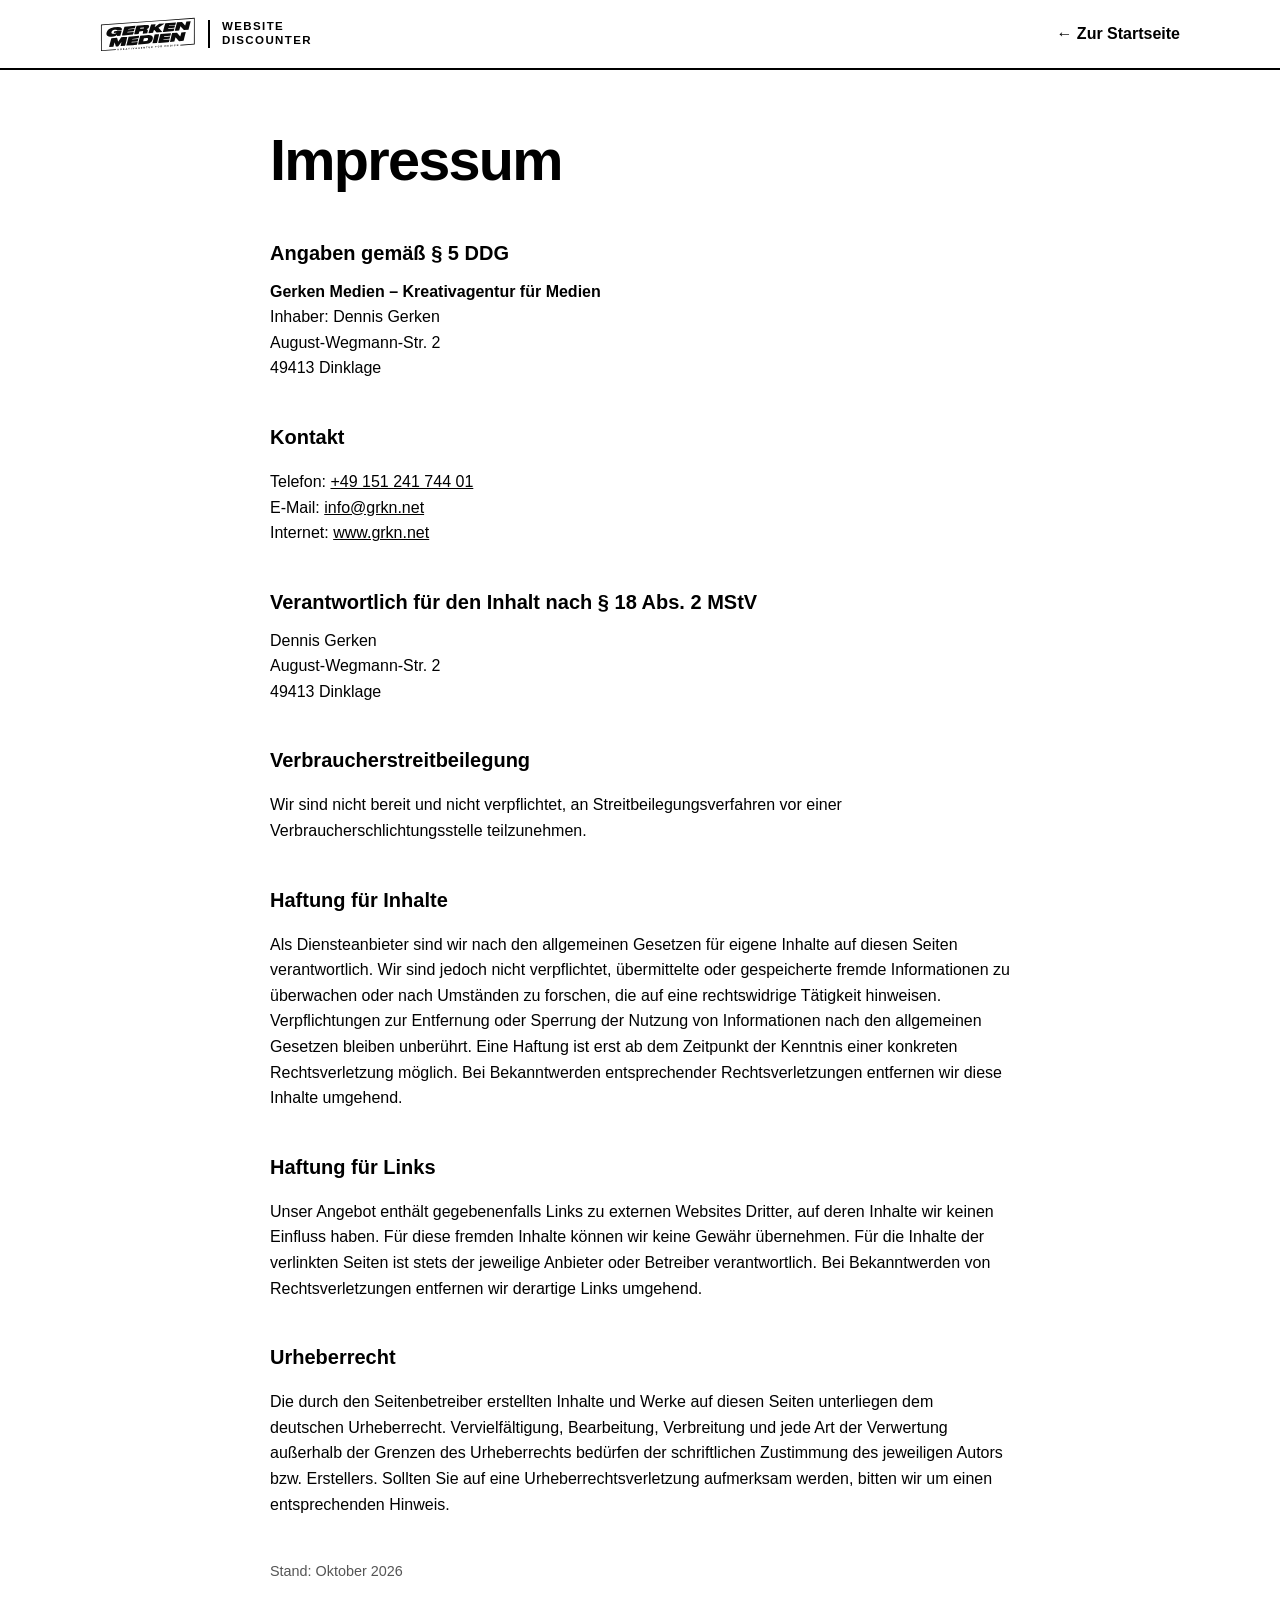
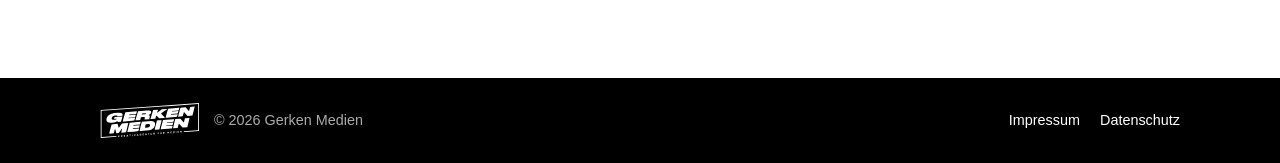
==== impressum.html @ 9b26dde8 "Website komplett neu aufgebaut: Schwarz/Weiß, alles in einer Datei Die alte Version hat CSS und JS a" ====
<!doctype html>
<html lang="de">
<head>
<meta charset="utf-8">
<meta name="viewport" content="width=device-width, initial-scale=1">
<title>Impressum – Website Discounter | Gerken Medien</title>
<meta name="robots" content="noindex, follow">
<link rel="icon" href="favicon.svg" type="image/svg+xml">
<style>
*{box-sizing:border-box}
body{margin:0;font-family:-apple-system,BlinkMacSystemFont,"Segoe UI","Helvetica Neue",Arial,sans-serif;color:#000;background:#fff;line-height:1.6}
a{color:inherit}
.wrap{max-width:780px;margin:0 auto;padding:0 20px}
header{border-bottom:2px solid #000}
header .wrap{max-width:1120px;display:flex;align-items:center;justify-content:space-between;height:68px}
.brand{display:flex;align-items:center;gap:12px;text-decoration:none}
.brand img{width:96px;display:block}
.brand span{border-left:2px solid #000;padding-left:12px;font-size:.72rem;font-weight:800;letter-spacing:.12em;line-height:1.2;text-transform:uppercase}
.back{font-weight:700;text-decoration:none}
main{padding:60px 0 80px}
h1{font-size:clamp(2rem,8vw,3.6rem);overflow-wrap:break-word;hyphens:auto;letter-spacing:-.03em;line-height:1.05;margin:0 0 .8em}
h2{font-size:1.25rem;margin:2em 0 .5em}
address{font-style:normal}
.stand{margin-top:3em;color:#555;font-size:.9rem}
footer{background:#000;color:#aaa;padding:24px 0;font-size:.9rem}
footer .wrap{max-width:1120px;display:flex;justify-content:space-between;align-items:center;flex-wrap:wrap;gap:16px}
footer img{width:100px;display:block}
footer nav a{color:#fff;text-decoration:none;margin-left:20px}
</style>
</head>
<body>

<header>
<div class="wrap">
<a class="brand" href="./"><img src="img/logo.svg" alt="Gerken Medien" width="96" height="35"><span>Website<br>Discounter</span></a>
<a class="back" href="./">← Zur Startseite</a>
</div>
</header>

<main>
<div class="wrap">
<h1>Impressum</h1>

<h2>Angaben gemäß § 5 DDG</h2>
<address>
<strong>Gerken Medien – Kreativagentur für Medien</strong><br>
Inhaber: Dennis Gerken<br>
August-Wegmann-Str. 2<br>
49413 Dinklage
</address>

<h2>Kontakt</h2>
<p>Telefon: <a href="tel:+4915124174401">+49 151 241 744 01</a><br>
E-Mail: <a href="mailto:info@grkn.net">info@grkn.net</a><br>
Internet: <a href="https://www.grkn.net">www.grkn.net</a></p>

<h2>Verantwortlich für den Inhalt nach § 18 Abs. 2 MStV</h2>
<address>Dennis Gerken<br>August-Wegmann-Str. 2<br>49413 Dinklage</address>

<h2>Verbraucherstreitbeilegung</h2>
<p>Wir sind nicht bereit und nicht verpflichtet, an Streitbeilegungsverfahren vor einer Verbraucherschlichtungsstelle teilzunehmen.</p>

<h2>Haftung für Inhalte</h2>
<p>Als Diensteanbieter sind wir nach den allgemeinen Gesetzen für eigene Inhalte auf diesen Seiten verantwortlich. Wir sind jedoch nicht verpflichtet, übermittelte oder gespeicherte fremde Informationen zu überwachen oder nach Umständen zu forschen, die auf eine rechtswidrige Tätigkeit hinweisen. Verpflichtungen zur Entfernung oder Sperrung der Nutzung von Informationen nach den allgemeinen Gesetzen bleiben unberührt. Eine Haftung ist erst ab dem Zeitpunkt der Kenntnis einer konkreten Rechtsverletzung möglich. Bei Bekanntwerden entsprechender Rechtsverletzungen entfernen wir diese Inhalte umgehend.</p>

<h2>Haftung für Links</h2>
<p>Unser Angebot enthält gegebenenfalls Links zu externen Websites Dritter, auf deren Inhalte wir keinen Einfluss haben. Für diese fremden Inhalte können wir keine Gewähr übernehmen. Für die Inhalte der verlinkten Seiten ist stets der jeweilige Anbieter oder Betreiber verantwortlich. Bei Bekanntwerden von Rechtsverletzungen entfernen wir derartige Links umgehend.</p>

<h2>Urheberrecht</h2>
<p>Die durch den Seitenbetreiber erstellten Inhalte und Werke auf diesen Seiten unterliegen dem deutschen Urheberrecht. Vervielfältigung, Bearbeitung, Verbreitung und jede Art der Verwertung außerhalb der Grenzen des Urheberrechts bedürfen der schriftlichen Zustimmung des jeweiligen Autors bzw. Erstellers. Sollten Sie auf eine Urheberrechtsverletzung aufmerksam werden, bitten wir um einen entsprechenden Hinweis.</p>

<p class="stand">Stand: Oktober 2026</p>
</div>
</main>

<footer>
<div class="wrap">
<div style="display:flex;align-items:center;gap:14px"><img src="img/logo-weiss.svg" alt="Gerken Medien" width="100" height="37"><span>© 2026 Gerken Medien</span></div>
<nav><a href="impressum.html">Impressum</a><a href="datenschutz.html">Datenschutz</a></nav>
</div>
</footer>
</body>
</html>
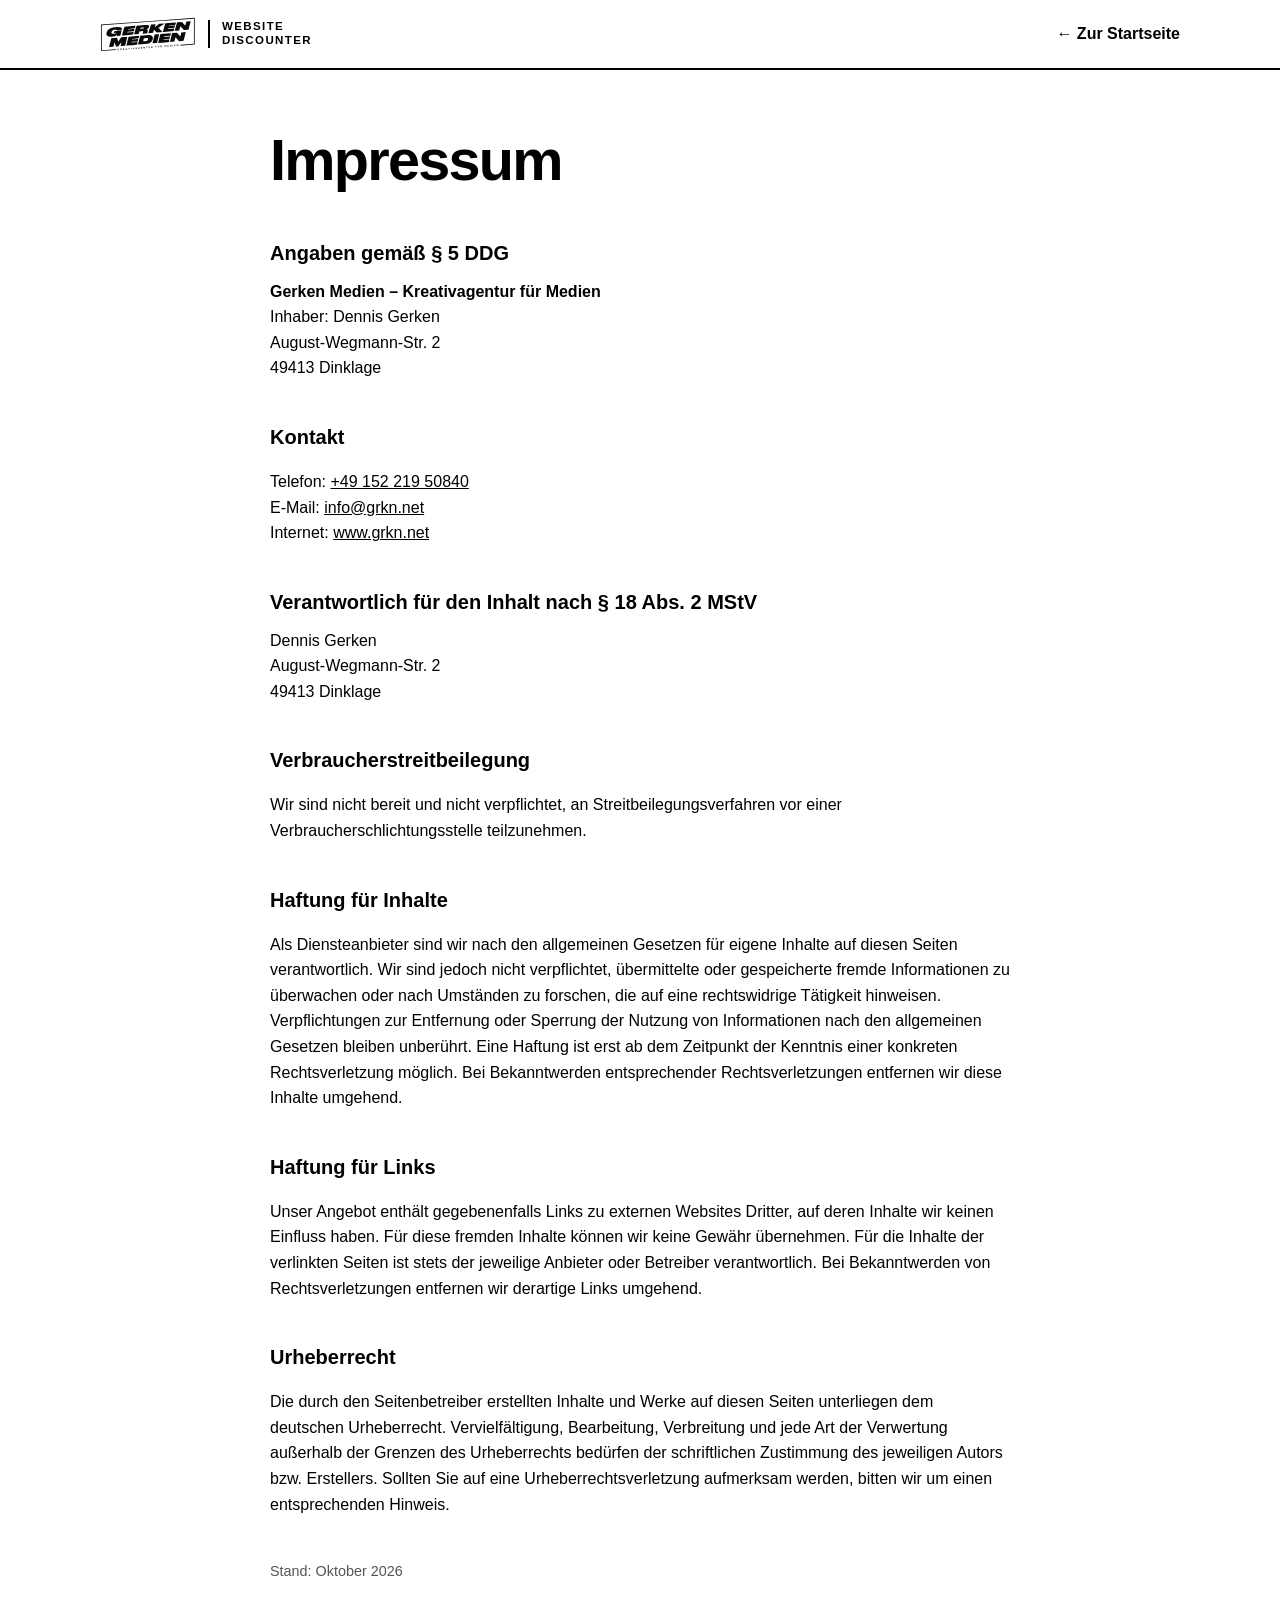
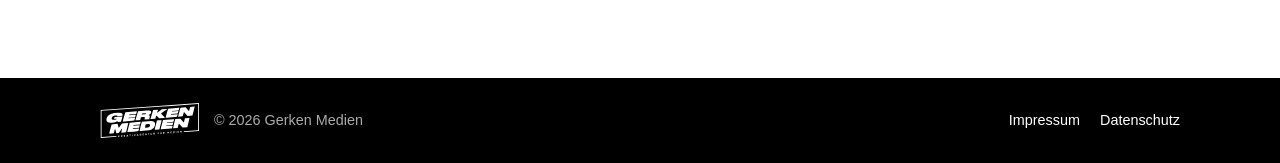
==== commit 329f238b: "Telefonnummer auf 0152 219 50840 geändert Startseite (Kontakt, Anrufen-Button, Hinweis bei Sendefehl" ====
--- a/impressum.html
+++ b/impressum.html
@@ -50,7 +50,7 @@
 </address>
 
 <h2>Kontakt</h2>
-<p>Telefon: <a href="tel:+4915124174401">+49 151 241 744 01</a><br>
+<p>Telefon: <a href="tel:+4915221950840">+49 152 219 50840</a><br>
 E-Mail: <a href="mailto:info@grkn.net">info@grkn.net</a><br>
 Internet: <a href="https://www.grkn.net">www.grkn.net</a></p>
 
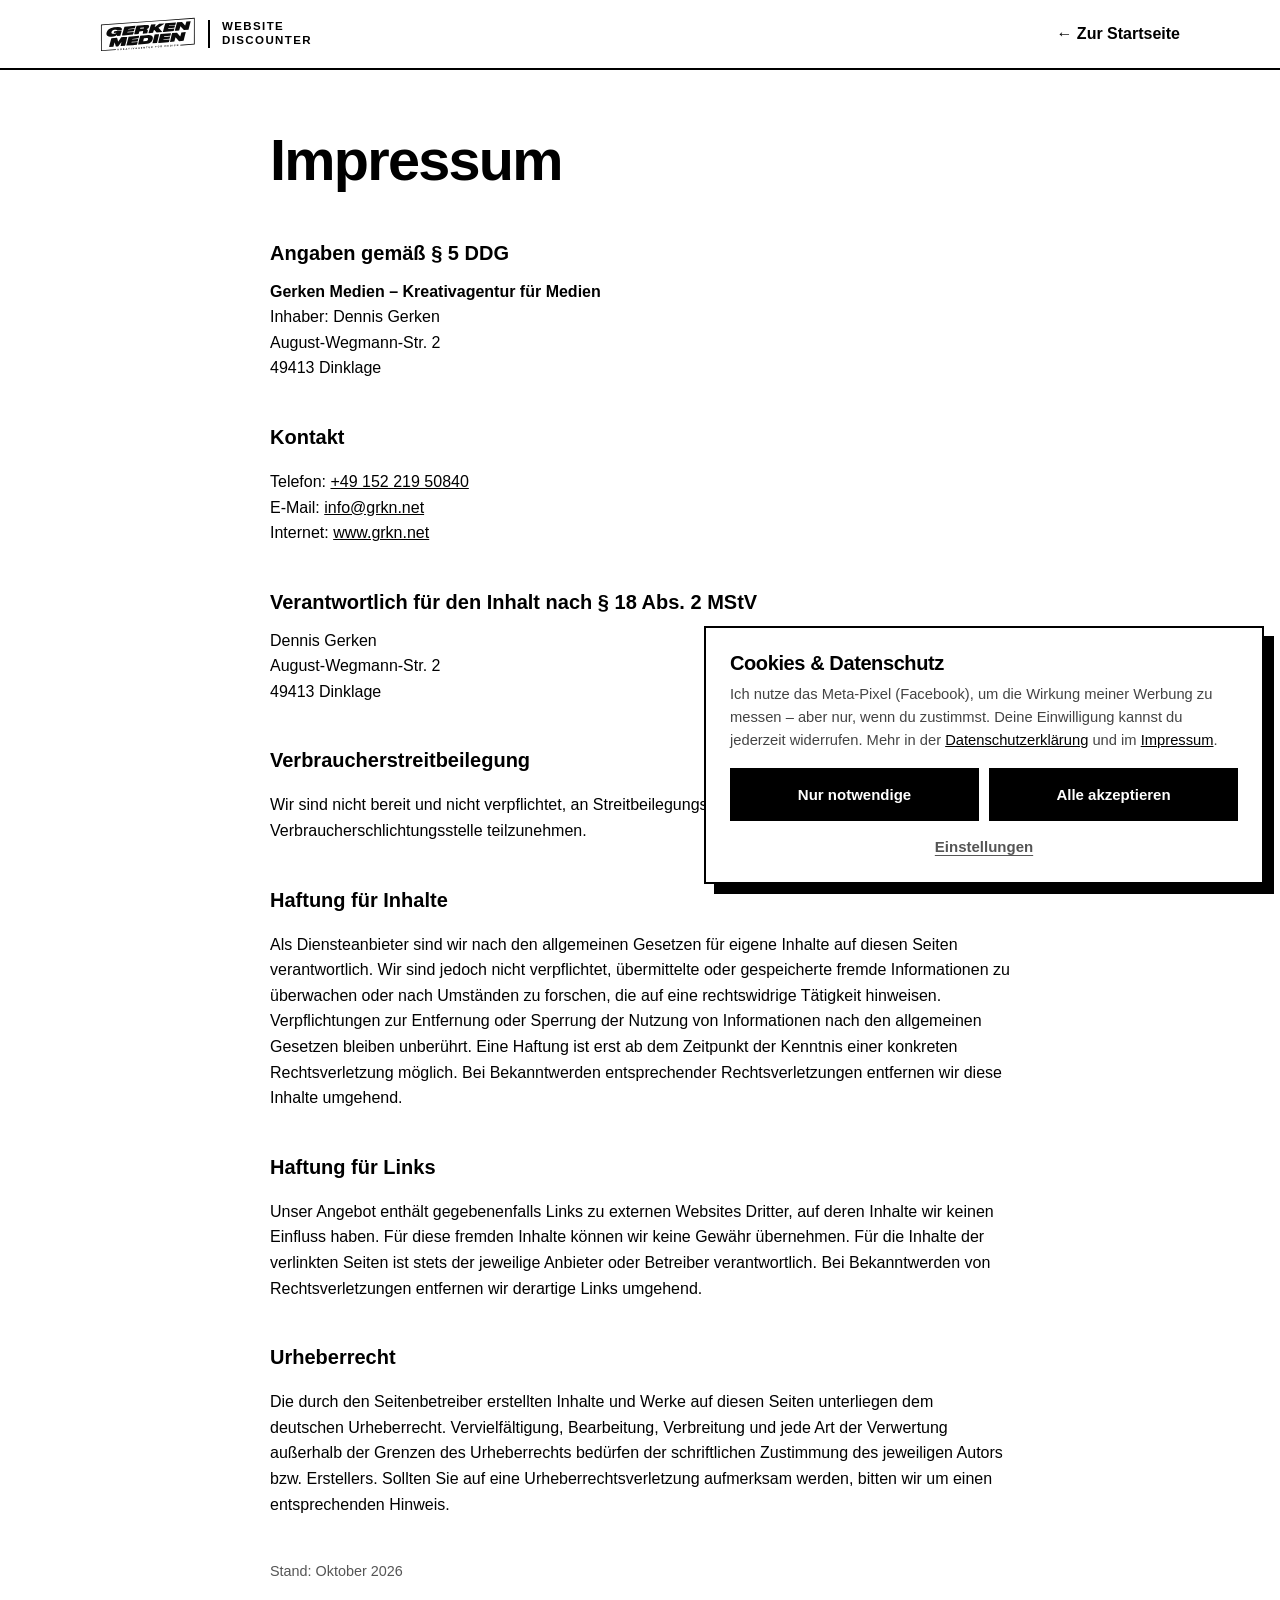
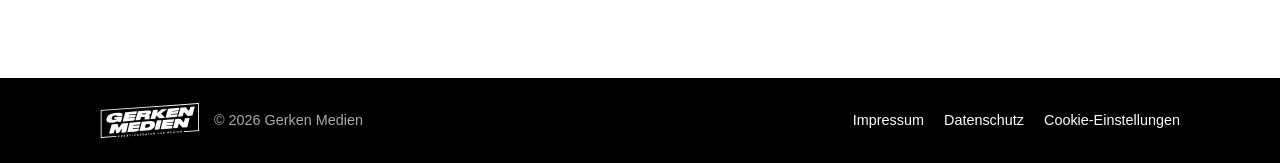
==== commit f511b1ce: "Cookie-Banner und Meta-Pixel mit Einwilligung - consent.js: Banner auf allen Seiten (Nur notwendige " ====
--- a/impressum.html
+++ b/impressum.html
@@ -76,8 +76,9 @@
 <footer>
 <div class="wrap">
 <div style="display:flex;align-items:center;gap:14px"><img src="img/logo-weiss.svg" alt="Gerken Medien" width="100" height="37"><span>© 2026 Gerken Medien</span></div>
-<nav><a href="impressum.html">Impressum</a><a href="datenschutz.html">Datenschutz</a></nav>
+<nav><a href="impressum.html">Impressum</a><a href="datenschutz.html">Datenschutz</a><a href="#" data-consent-open>Cookie-Einstellungen</a></nav>
 </div>
 </footer>
+<script src="consent.js?v=1" defer></script>
 </body>
 </html>
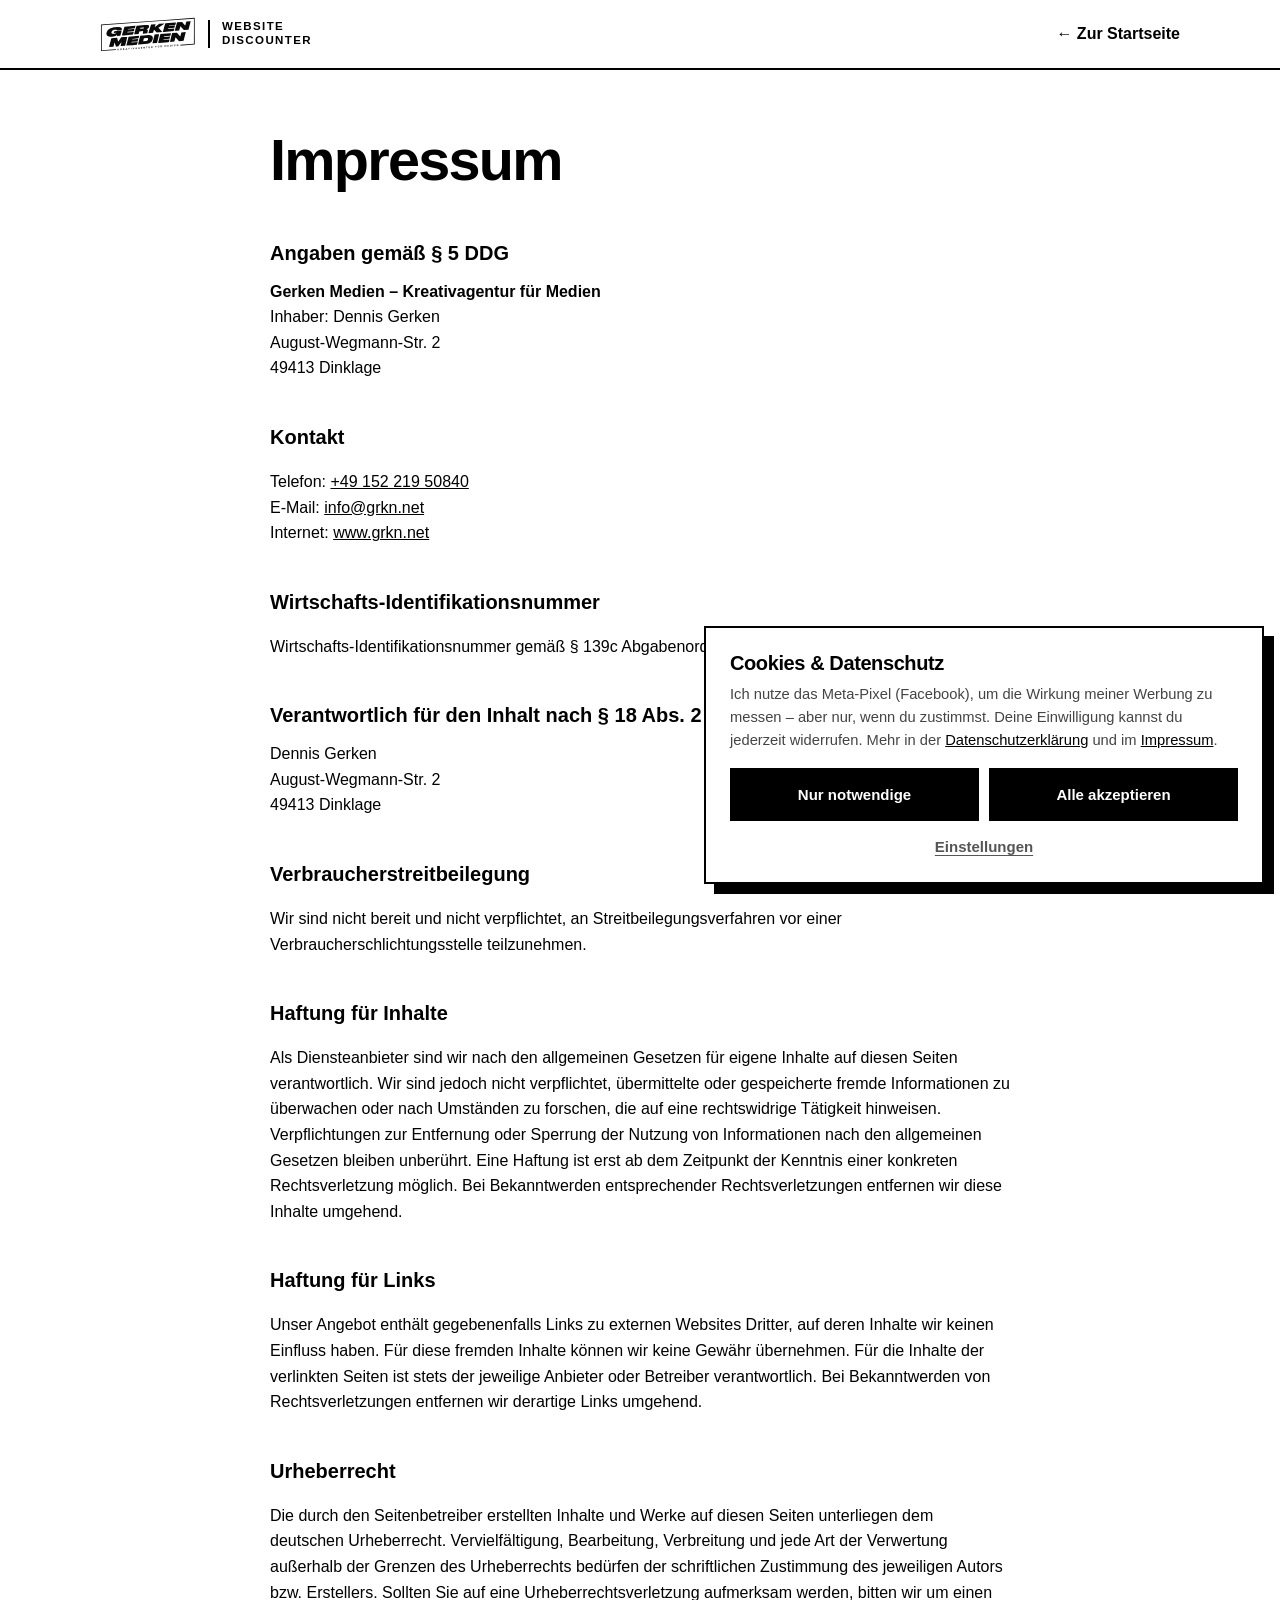
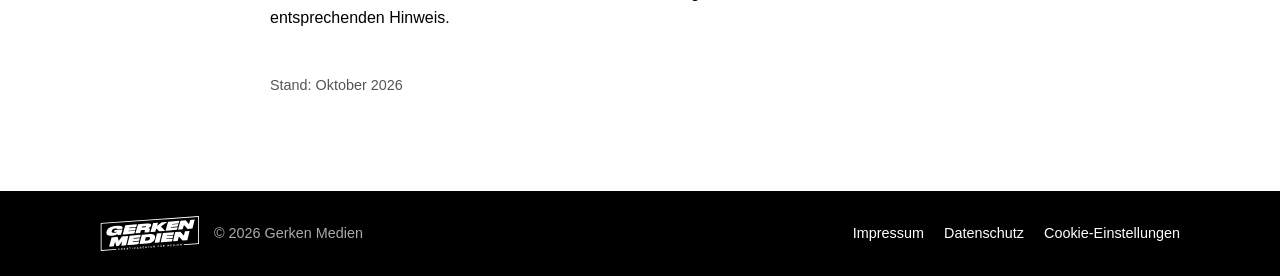
==== commit c9ceca21: "Impressum: Wirtschafts-Identifikationsnummer ergänzt Co-Authored-By: Claude Opus 5.5 <noreply@anthro" ====
--- a/impressum.html
+++ b/impressum.html
@@ -54,6 +54,9 @@
 E-Mail: <a href="mailto:info@grkn.net">info@grkn.net</a><br>
 Internet: <a href="https://www.grkn.net">www.grkn.net</a></p>
 
+<h2>Wirtschafts-Identifikationsnummer</h2>
+<p>Wirtschafts-Identifikationsnummer gemäß § 139c Abgabenordnung: DE430947120-00001</p>
+
 <h2>Verantwortlich für den Inhalt nach § 18 Abs. 2 MStV</h2>
 <address>Dennis Gerken<br>August-Wegmann-Str. 2<br>49413 Dinklage</address>
 
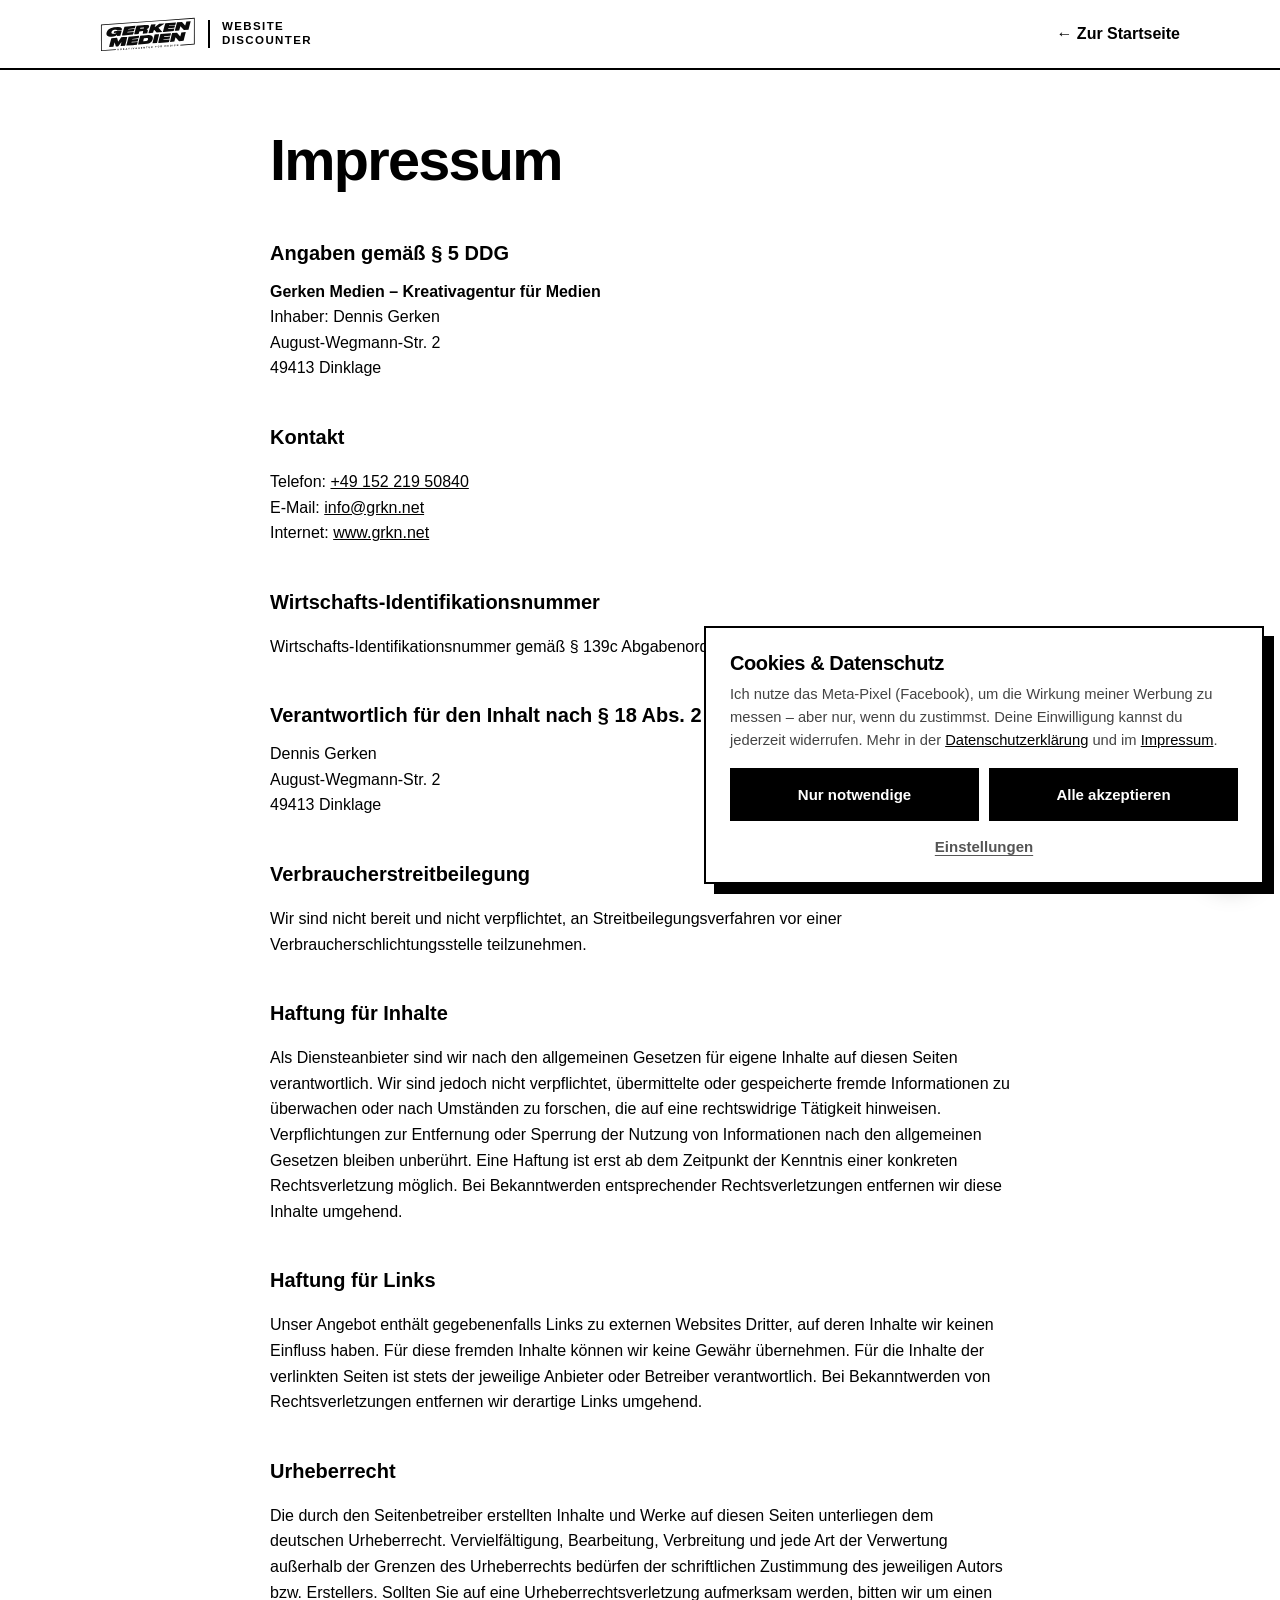
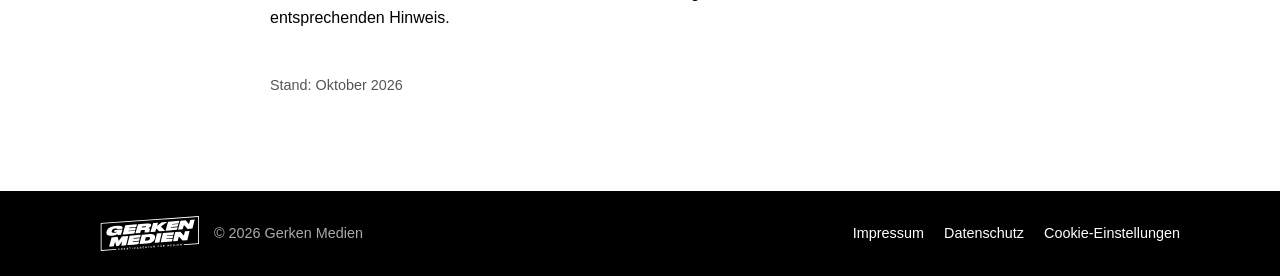
==== commit 388ce03f: "Schwebender WhatsApp-Button auf allen Seiten - whatsapp.js: runder Button unten rechts (schwarz/weiß" ====
--- a/impressum.html
+++ b/impressum.html
@@ -83,5 +83,6 @@
 </div>
 </footer>
 <script src="consent.js?v=1" defer></script>
+<script src="whatsapp.js?v=1" defer></script>
 </body>
 </html>
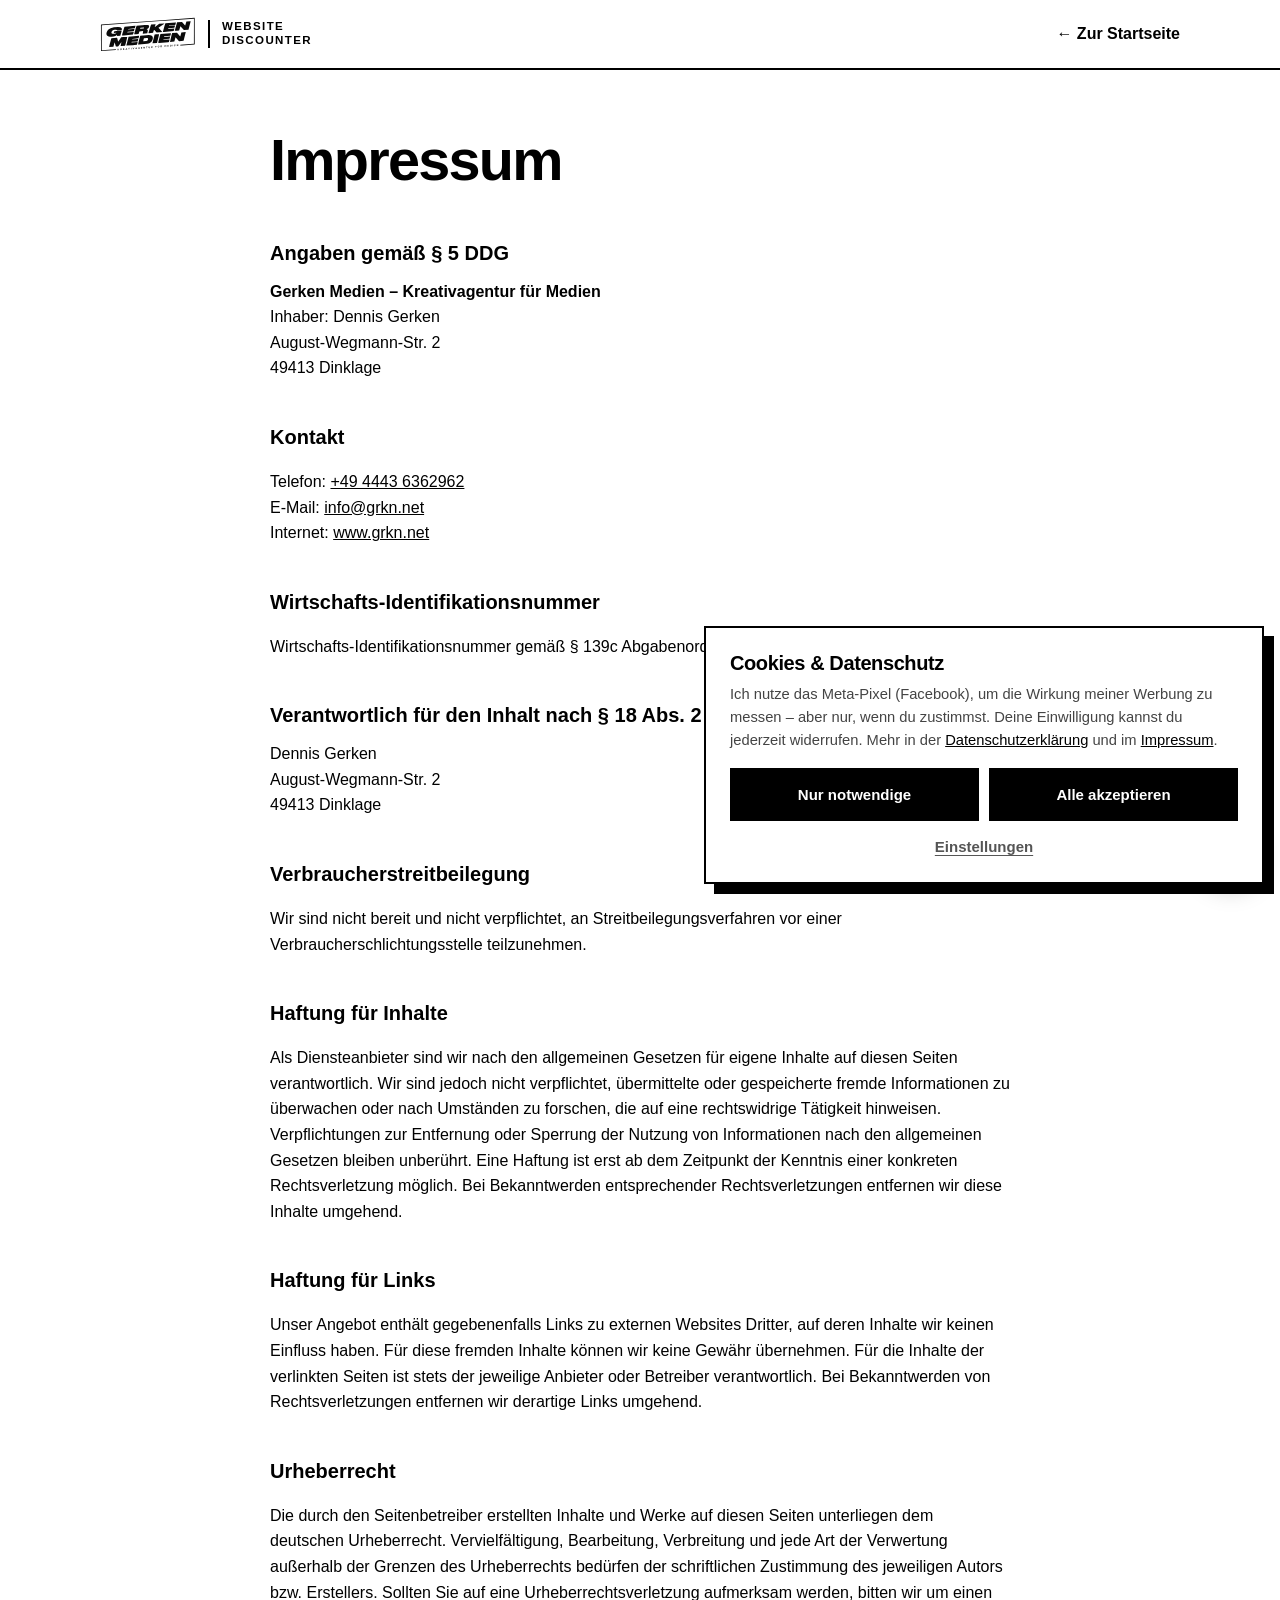
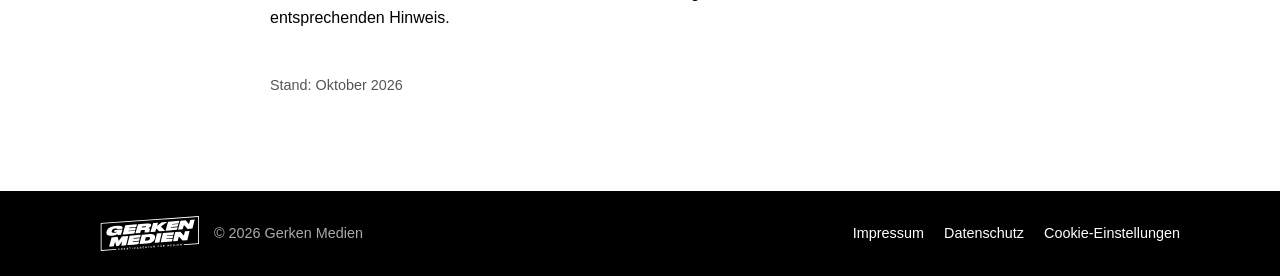
==== commit 330f27fc: "Telefonnummer auf 04443 6362962 geändert (WhatsApp bleibt mobil) Startseite (Kontakt, Anrufen-Button" ====
--- a/impressum.html
+++ b/impressum.html
@@ -50,7 +50,7 @@
 </address>
 
 <h2>Kontakt</h2>
-<p>Telefon: <a href="tel:+4915221950840">+49 152 219 50840</a><br>
+<p>Telefon: <a href="tel:+4944436362962">+49 4443 6362962</a><br>
 E-Mail: <a href="mailto:info@grkn.net">info@grkn.net</a><br>
 Internet: <a href="https://www.grkn.net">www.grkn.net</a></p>
 
@@ -83,6 +83,6 @@
 </div>
 </footer>
 <script src="consent.js?v=1" defer></script>
-<script src="whatsapp.js?v=1" defer></script>
+<script src="whatsapp.js?v=2" defer></script>
 </body>
 </html>
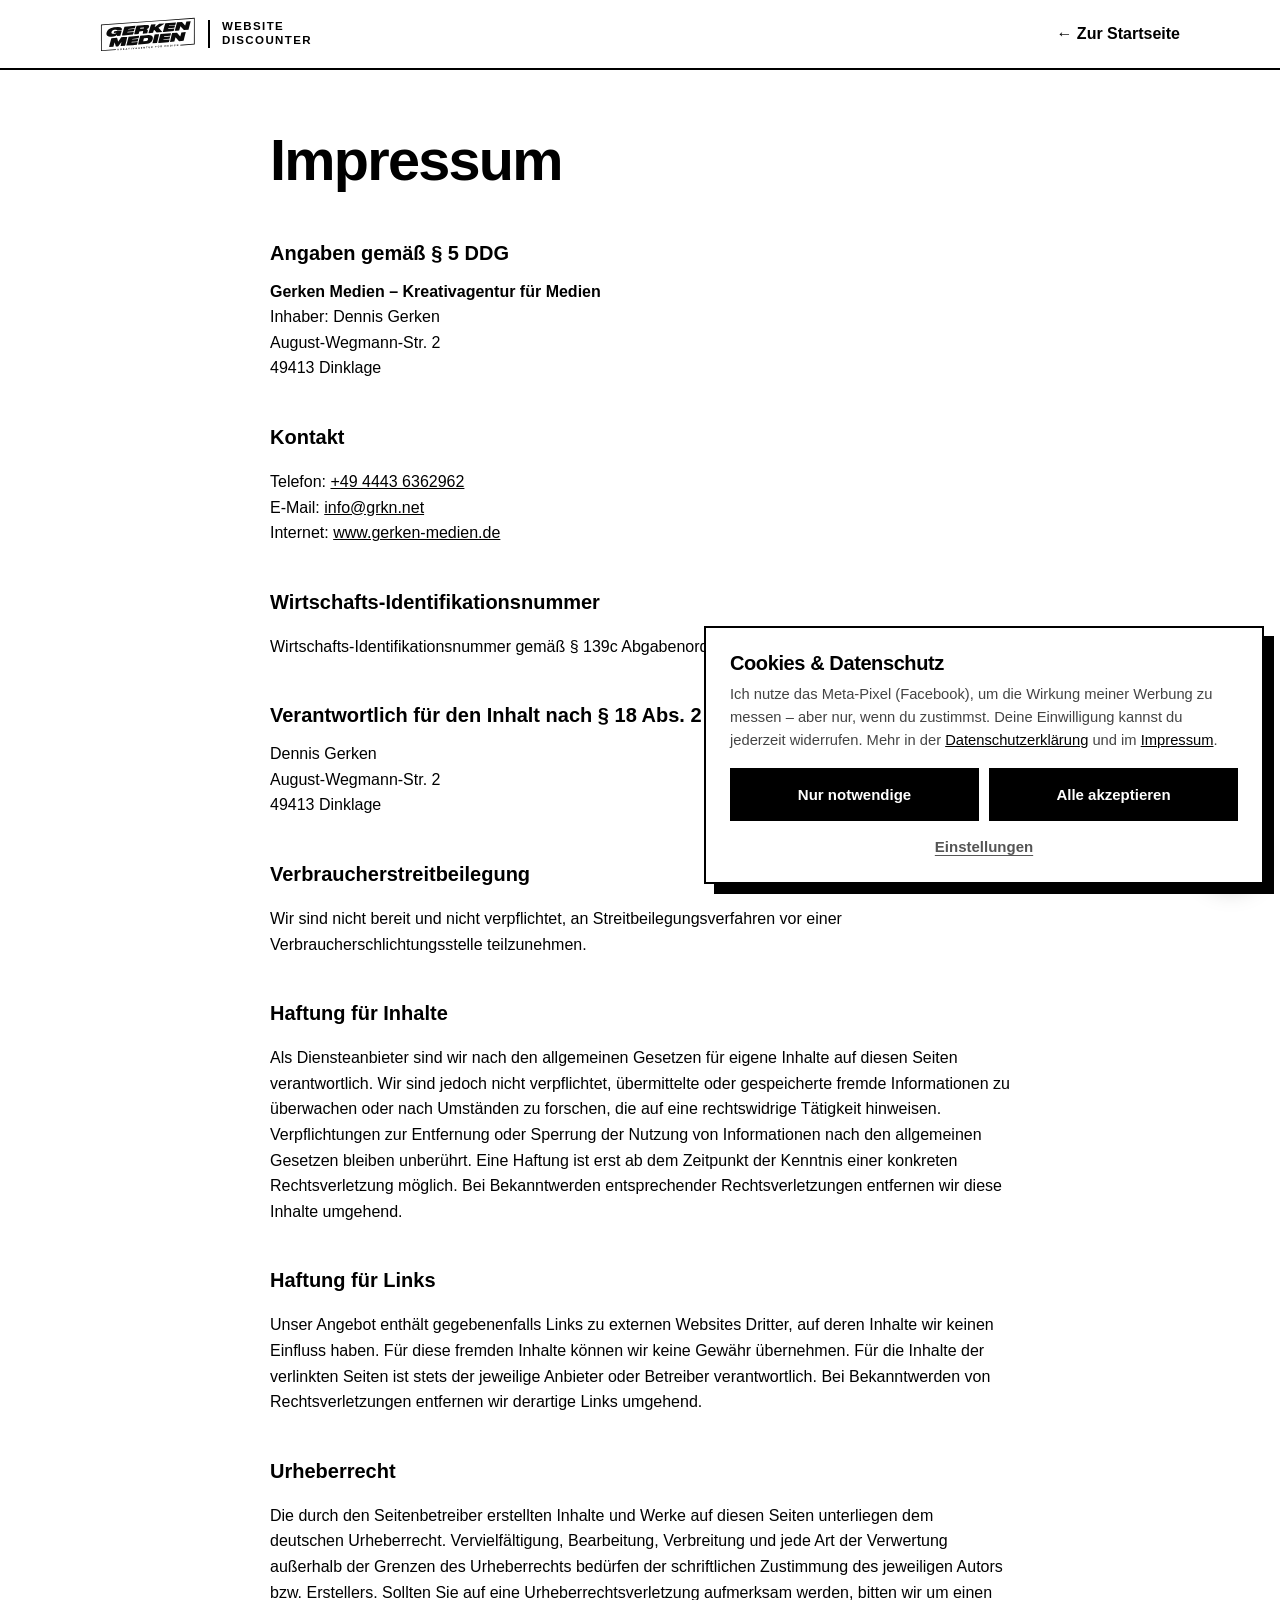
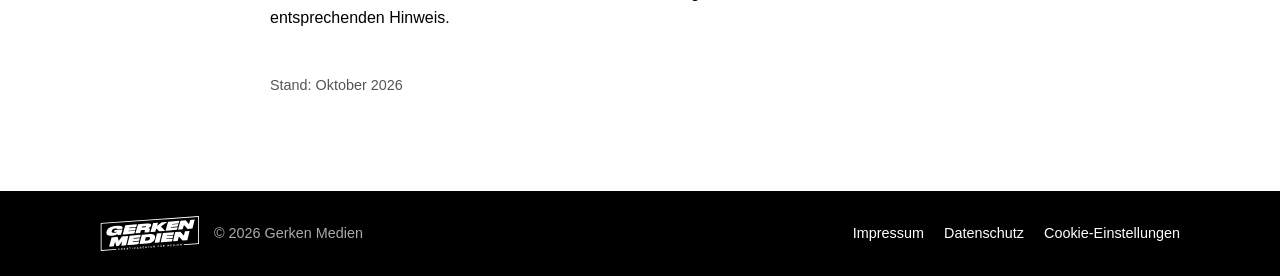
==== commit 5bc7b0b9: "Impressum: Internetadresse auf www.gerken-medien.de Die E-Mail-Adresse info@grkn.net bleibt unveränd" ====
--- a/impressum.html
+++ b/impressum.html
@@ -52,7 +52,7 @@
 <h2>Kontakt</h2>
 <p>Telefon: <a href="tel:+4944436362962">+49 4443 6362962</a><br>
 E-Mail: <a href="mailto:info@grkn.net">info@grkn.net</a><br>
-Internet: <a href="https://www.grkn.net">www.grkn.net</a></p>
+Internet: <a href="https://www.gerken-medien.de">www.gerken-medien.de</a></p>
 
 <h2>Wirtschafts-Identifikationsnummer</h2>
 <p>Wirtschafts-Identifikationsnummer gemäß § 139c Abgabenordnung: DE430947120-00001</p>
